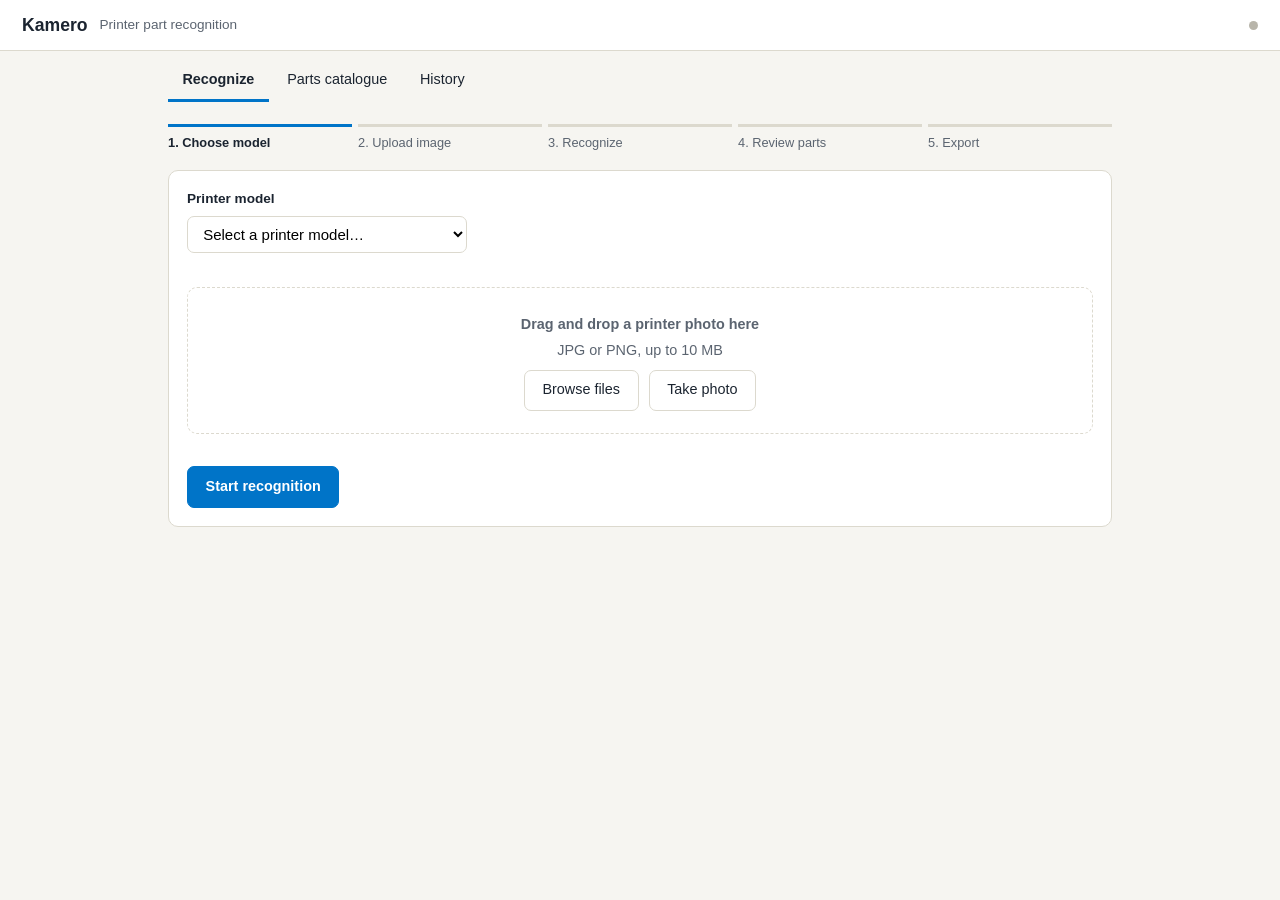
==== web_app/frontend/index.html @ c5df4580 "Added initial web application files" ====
<!DOCTYPE html>
<html lang="en">

    <head>
        <meta charset="UTF-8">
        <meta name="viewport" content="width=device-width, initial-scale=1">

        <title>Kamero: Printer Part Recognition System</title>

        <link rel="stylesheet" href="./assets/styles/main.css">
    </head>

    <body>

        <!-- ========================================
             Header Section
             ======================================== -->
        <header>
            <img src="/static/hp_logo.png" alt="HP" onerror="this.remove()">
            <img src="/static/woosong_logo.png" alt="Woosong University" onerror="this.remove()">

            <span class="mark">Kamero</span>
            <span class="tag">Printer part recognition</span>
            <span class="dot" id="dot" title="Server status"></span>
        </header>

        <!-- ========================================
             Navigation Section
             ======================================== -->
        <nav class="tabs" id="tabs">
            <button data-v="rec" class="on">Recognize</button>
            <button data-v="cat">Parts catalogue</button>
            <button data-v="his">History</button>
        </nav>


        <!-- ========================================
             Main Content
             ======================================== -->
        <main>

            <!-- ========================================
                 Recognition View Content Block
                 ======================================== -->
            <div id="v-rec">
                <div id="demo" hidden>
                    Demo mode - results are simulated and no server is called.
                </div>

                <!-- Recognition Steps -->
                <ol class="steps" id="steps">
                    <li>Choose model</li>
                    <li>Upload image</li>
                    <li>Recognize</li>
                    <li>Review parts</li>
                    <li>Export</li>
                </ol>

                <!-- ========================================
                     Printer Model and Image Upload Section
                     ======================================== -->
                <section class="card">
                    <label for="model">Printer model</label>

                    <select id="model">
                        <option value="">Select a printer model…</option>
                    </select>

                    <div class="err" id="merr"></div>


                    <!-- Image Upload -->
                    <div class="drop" id="drop">
                        <p><strong id="dl">Drag and drop a printer photo here</strong></p>

                        <p>JPG or PNG, up to 10 MB</p>

                        <div class="row" style="justify-content:center;margin-top:8px">
                            <button type="button" id="browse">
                                Browse files
                            </button>

                            <button type="button" id="shoot">
                                Take photo
                            </button>
                        </div>

                        <input type="file" id="f1" accept="image/jpeg,image/png">
                        <input type="file" id="f2" accept="image/jpeg,image/png" capture="environment">

                        <img id="pv" alt="Selected photo" hidden>
                    </div>

                    <div class="err" id="ferr"></div>

                    <!-- Recognition Controls -->
                    <div class="row">
                        <button class="p" id="go">
                            Start recognition
                        </button>

                        <button id="reset" hidden>
                            Start over
                        </button>
                    </div>
                </section>


                <!-- Recognition Messages -->
                <div id="msg" role="status" aria-live="polite"></div>

                <!-- ========================================
                     Recognition Results Section
                     ======================================== -->
                <section id="results" hidden>
                    <div class="grid">
                        <!-- Image Visualization -->
                        <div>
                            <div class="zoom">
                                <button id="zo" aria-label="Zoom out">−</button>
                                <button id="zi" aria-label="Zoom in">+</button>
                                <button id="zr">Fit</button>
                            </div>

                            <div class="stage">
                                <canvas id="cv"></canvas>
                            </div>

                            <p class="meta" id="meta"></p>
                        </div>

                        <!-- Detected Parts and Details -->
                        <div>
                            <h2 id="count"></h2>

                            <div id="list"></div>

                            <div class="detail" id="detail"></div>

                            <div class="row">
                                <button class="p" id="exp">
                                    Download results (.zip)
                                </button>
                            </div>
                        </div>
                    </div>
                </section>
            </div>

            <!-- ========================================
                 Parts Catalogue View Section
                 ======================================== -->
            <section id="v-cat" hidden>
                <h2>Supported parts</h2>

                <input id="q" type="search" placeholder="Search part number or description" aria-label="Search parts">

                <p class="meta" id="cn"></p>

                <div id="clist"></div>
            </section>

            <!-- ========================================
                 Recognition History View Section
                 ======================================== -->
            <section id="v-his" hidden>
                <div class="row" style="justify-content:space-between;margin:0 0 10px">
                    <h2 style="margin:0">
                        Recent recognitions (this device)
                    </h2>

                    <button id="hclr">
                        Clear history
                    </button>
                </div>

                <div id="hlist"></div>
            </section>
        </main>

        <!-- ========================================
             JavaScript Linking
             ======================================== -->
        <script src="./assets/scripts/main.js"></script>
    </body>
</html>
---- web_app/frontend/assets/styles/main.css ----
/* ========================================
   Base Styles (Target Device)
   Extra small devices (phones, 600px and down)
   ======================================== */
@media (max-width: 600px) {
/* ... */
}

/* ========================================
   Responsiveness 1
   Small devices (portrait tablets and large phones, 600px and up)
   ======================================== */
@media (min-width: 600px) {
/* ... */
}

/* ========================================
   Responsiveness 2
   Medium devices (landscape tablets, 768px and up)
   ======================================== */
@media (min-width: 768px) {
/* ... */
}

/* ========================================
   Responsiveness 3
   Large devices (laptops/desktops, 992px and up)
   ======================================== */
@media (min-width: 992px) {
/* ... */
}

/* ========================================
   Responsiveness 4
   Extra large devices (large laptops and desktops, 1200px and up)
   ======================================== */
@media (min-width: 1200px) {
/* ... */
}


/* ========================================
   1. Root Variables
   ======================================== */

:root {
    --ink: #1B2430;
    --soft: #5B6470;
    --paper: #F6F5F1;
    --card: #fff;
    --line: #DCD9CE;
    --accent: #0074C8;
    --warn: #B26A00;
    --warnbg: #FFF3DC;
    --bad: #B3261E;
}


/* ========================================
   2. Global Styles
   ======================================== */

* {
    box-sizing: border-box;
}

body {
    margin: 0;
    background: var(--paper);
    color: var(--ink);
    font: 15px/1.5 -apple-system, BlinkMacSystemFont,
          "Segoe UI", Roboto, sans-serif;
}

h2 {
    font-size: 1rem;
    margin: 0 0 10px;
}

[hidden] {
    display: none !important;
}


/* ========================================
   3. Header
   ======================================== */

header {
    display: flex;
    align-items: center;
    gap: 12px;
    padding: 12px 22px;
    background: var(--card);
    border-bottom: 1px solid var(--line);
}

header img {
    height: 26px;
}

.mark {
    font-weight: 600;
    font-size: 1.1rem;
}

.tag {
    color: var(--soft);
    font-size: 0.85rem;
}


/* ========================================
   4. Status Indicators
   ======================================== */

.dot {
    margin-left: auto;
    width: 9px;
    height: 9px;
    border-radius: 50%;
    background: #b8b5aa;
}

.dot.on {
    background: #2BB673;
}

.dot.off {
    background: var(--bad);
}


/* ========================================
   5. Main Layout
   ======================================== */

main {
    max-width: 980px;
    margin: 0 auto;
    padding: 22px 18px 56px;
}

.grid {
    display: grid;
    grid-template-columns: minmax(0, 1.5fr) minmax(0, 1fr);
    gap: 18px;
}

.row {
    display: flex;
    gap: 10px;
    flex-wrap: wrap;
    margin-top: 12px;
    align-items: center;
}


/* ========================================
   6. Cards
   ======================================== */

.card {
    background: var(--card);
    border: 1px solid var(--line);
    border-radius: 10px;
    padding: 18px;
    margin-bottom: 18px;
}


/* ========================================
   7. Demo Notice
   ======================================== */

#demo {
    background: var(--warnbg);
    color: var(--warn);
    padding: 8px 12px;
    border-radius: 8px;
    font-size: 0.85rem;
    margin-bottom: 14px;
}


/* ========================================
   8. Progress Steps
   ======================================== */

.steps {
    display: flex;
    gap: 6px;
    list-style: none;
    padding: 0;
    margin: 0 0 18px;
    counter-reset: s;
    flex-wrap: wrap;
}

.steps li {
    counter-increment: s;
    flex: 1;
    min-width: 110px;
    font-size: 0.8rem;
    color: var(--soft);
    border-top: 3px solid var(--line);
    padding-top: 6px;
}

.steps li::before {
    content: counter(s) ". ";
}

.steps li.on {
    color: var(--ink);
    border-color: var(--accent);
    font-weight: 600;
}

.steps li.done {
    border-color: #2BB673;
}


/* ========================================
   9. Form Elements
   ======================================== */

label {
    display: block;
    font-size: 0.85rem;
    font-weight: 600;
    margin-bottom: 6px;
}

select {
    font: inherit;
    padding: 0.5rem 0.7rem;
    border: 1px solid var(--line);
    border-radius: 7px;
    min-width: 280px;
    max-width: 100%;
    background: #fff;
}

input[type="file"] {
    display: none;
}

#q {
    width: 100%;
    font: inherit;
    padding: 0.55rem 0.75rem;
    border: 1px solid var(--line);
    border-radius: 7px;
    margin: 8px 0;
}


/* ========================================
   10. Buttons
   ======================================== */

button {
    font: inherit;
    font-size: 0.9rem;
    padding: 0.55rem 1.1rem;
    border-radius: 7px;
    border: 1px solid var(--line);
    background: #fff;
    color: var(--ink);
    cursor: pointer;
}

button.p {
    background: var(--accent);
    border-color: var(--accent);
    color: #fff;
    font-weight: 600;
}

button:disabled {
    opacity: 0.55;
    cursor: default;
}


/* ========================================
   11. File Upload Area
   ======================================== */

.drop {
    margin-top: 14px;
    border: 1.5px dashed var(--line);
    border-radius: 10px;
    padding: 22px 14px;
    text-align: center;
}

.drop.drag {
    border-color: var(--accent);
}

.drop p {
    margin: 4px 0;
    color: var(--soft);
    font-size: 0.9rem;
}

.drop img {
    max-width: 100%;
    max-height: 220px;
    border-radius: 8px;
    margin-top: 10px;
}


/* ========================================
   12. Messages and Banners
   ======================================== */

.err {
    color: var(--bad);
    font-size: 0.82rem;
    min-height: 1.2em;
    margin-top: 5px;
}

.banner {
    padding: 12px 14px;
    border-radius: 8px;
    border: 1px solid var(--line);
    background: var(--card);
    margin-bottom: 16px;
    font-size: 0.9rem;
}

.banner.err {
    border-color: var(--bad);
    color: var(--bad);
}

.banner.info {
    color: var(--soft);
}


/* ========================================
   13. Image Canvas
   ======================================== */

#cv {
    display: block;
    width: 100%;
    height: auto;
    border: 1px solid var(--line);
    border-radius: 10px;
    cursor: pointer;
    background: #000;
}

.meta {
    color: var(--soft);
    font-size: 0.82rem;
    margin: 8px 0 0;
}


/* ========================================
   14. Image Stage and Zoom Controls
   ======================================== */

.stage {
    overflow: auto;
    max-height: 72vh;
    border: 1px solid var(--line);
    border-radius: 10px;
}

.stage #cv {
    border: 0;
    border-radius: 0;
}

.zoom {
    display: flex;
    gap: 6px;
    margin-bottom: 6px;
}

.zoom button {
    padding: 0.25rem 0.7rem;
}


/* ========================================
   15. Part List
   ======================================== */

.part {
    display: flex;
    justify-content: space-between;
    gap: 8px;
    align-items: center;
    padding: 9px 11px;
    border: 1px solid var(--line);
    border-radius: 8px;
    margin-bottom: 7px;
    cursor: pointer;
    background: #fff;
    font-size: 0.88rem;
}

.part.sel {
    border-color: var(--accent);
    box-shadow: 0 0 0 1px var(--accent);
}

.part b {
    display: block;
    font-weight: 600;
}

.part small {
    color: var(--soft);
}


/* ========================================
   16. Badges
   ======================================== */

.badge {
    font-size: 0.7rem;
    padding: 1px 7px;
    border-radius: 99px;
    background: var(--warnbg);
    color: var(--warn);
    margin-left: 6px;
    white-space: nowrap;
}


/* ========================================
   17. Part Details
   ======================================== */

.detail {
    border: 1px solid var(--line);
    border-radius: 8px;
    padding: 6px 12px;
    font-size: 0.87rem;
    background: #fff;
    margin-top: 10px;
}

.detail div {
    display: flex;
    justify-content: space-between;
    gap: 12px;
    padding: 5px 0;
    border-bottom: 1px solid var(--line);
}

.detail div:last-child {
    border: 0;
}

.detail span:first-child {
    color: var(--soft);
    white-space: nowrap;
}

.detail span:last-child {
    text-align: right;
}


/* ========================================
   18. Navigation Tabs
   ======================================== */

.tabs {
    display: flex;
    gap: 4px;
    max-width: 980px;
    margin: 0 auto;
    padding: 10px 18px 0;
}

.tabs button {
    border: 0;
    border-bottom: 3px solid transparent;
    border-radius: 0;
    background: none;
    padding: 0.5rem 0.9rem;
}

.tabs button.on {
    border-color: var(--accent);
    font-weight: 600;
}


/* ========================================
   19. Feedback Controls
   ======================================== */

.fb {
    margin-top: 10px;
}

.fb select {
    width: 100%;
    min-width: 0;
    font-size: 0.85rem;
}

.fb small {
    display: block;
    color: var(--soft);
    margin-top: 4px;
}


/* ========================================
   20. Classification and History Rows
   ======================================== */

.crow,
.hrow {
    display: flex;
    gap: 12px;
    padding: 10px 12px;
    border: 1px solid var(--line);
    border-radius: 8px;
    margin-bottom: 7px;
    background: #fff;
    align-items: center;
    font-size: 0.88rem;
}

.crow {
    flex-direction: column;
    align-items: flex-start;
    gap: 2px;
}

.crow small,
.hrow small {
    display: block;
    color: var(--soft);
}

.hrow img {
    width: 96px;
    border-radius: 6px;
    flex: none;
}


/* ========================================
   21. Responsive Design
   ======================================== */

@media (max-width: 720px) {
    .grid {
        grid-template-columns: 1fr;
    }
}
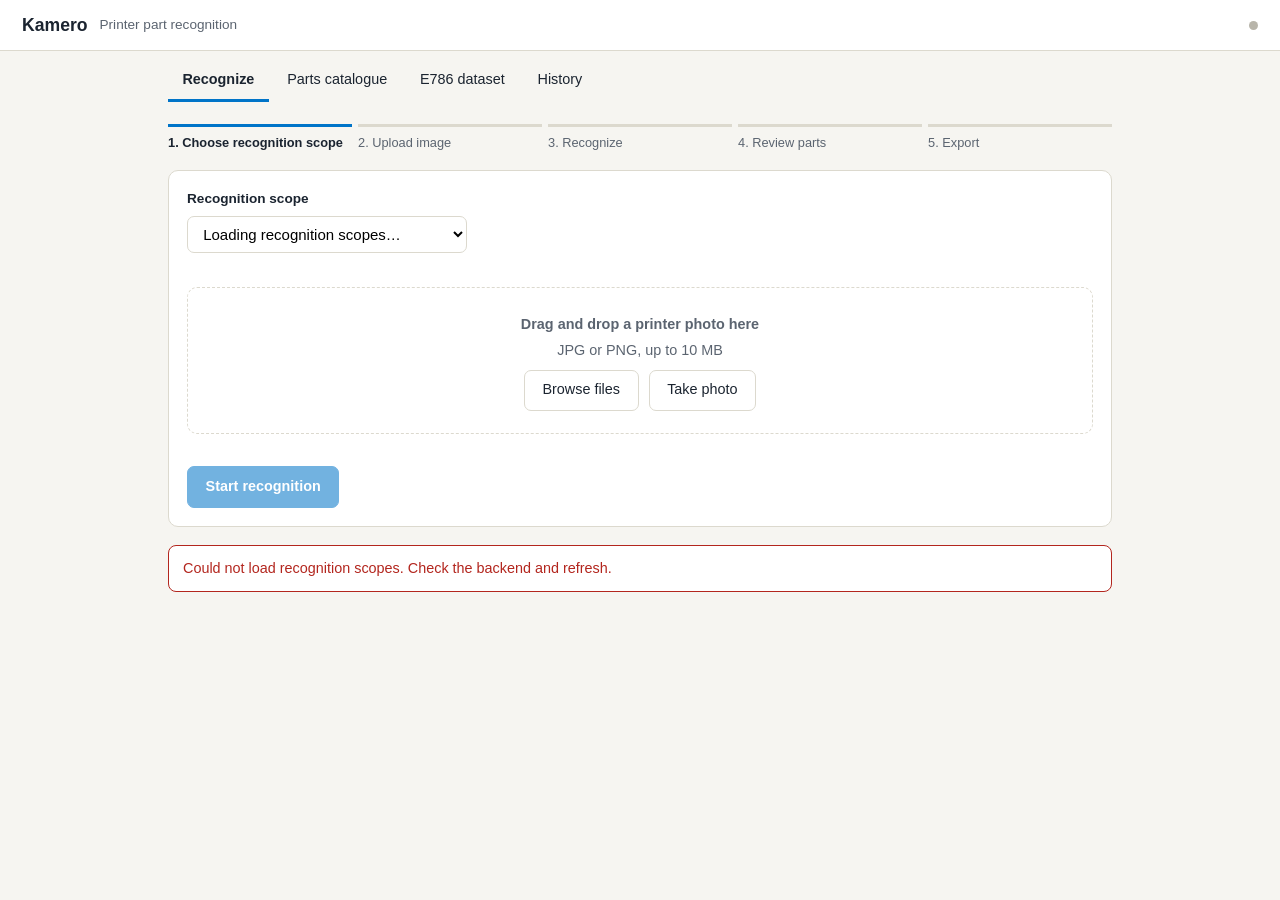
==== commit c3099057: "Add frontend recognition demo with upload validation" ====
--- a/web_app/frontend/index.html
+++ b/web_app/frontend/index.html
@@ -16,8 +16,8 @@
              Header Section
              ======================================== -->
         <header>
-            <img src="/static/hp_logo.png" alt="HP" onerror="this.remove()">
-            <img src="/static/woosong_logo.png" alt="Woosong University" onerror="this.remove()">
+            <img src="/assets/images/hp_logo.png" alt="HP" onerror="this.remove()">
+            <img src="/assets/images/woosong_logo.png" alt="Woosong University" onerror="this.remove()">
 
             <span class="mark">Kamero</span>
             <span class="tag">Printer part recognition</span>
@@ -30,6 +30,7 @@
         <nav class="tabs" id="tabs">
             <button data-v="rec" class="on">Recognize</button>
             <button data-v="cat">Parts catalogue</button>
+            <button data-v="dataset">E786 dataset</button>
             <button data-v="his">History</button>
         </nav>
 
@@ -49,7 +50,7 @@
 
                 <!-- Recognition Steps -->
                 <ol class="steps" id="steps">
-                    <li>Choose model</li>
+                    <li>Choose recognition scope</li>
                     <li>Upload image</li>
                     <li>Recognize</li>
                     <li>Review parts</li>
@@ -60,10 +61,10 @@
                      Printer Model and Image Upload Section
                      ======================================== -->
                 <section class="card">
-                    <label for="model">Printer model</label>
+                    <label for="model">Recognition scope</label>
 
                     <select id="model">
-                        <option value="">Select a printer model…</option>
+                        <option value="">Loading recognition scopes…</option>
                     </select>
 
                     <div class="err" id="merr"></div>
@@ -151,7 +152,14 @@
                  Parts Catalogue View Section
                  ======================================== -->
             <section id="v-cat" hidden>
-                <h2>Supported parts</h2>
+                <h2>Parts catalogue</h2>
+                <label for="catalog-model">Printer catalogue</label>
+                <select id="catalog-model">
+                    <option value="legacy">Connected model — legacy 40 parts</option>
+                    <option value="E731">E731 — source catalogue</option>
+                    <option value="E786">E786 — source catalogue</option>
+                </select>
+                <p id="catalog-status" role="status">Loading catalogue…</p>
 
                 <input id="q" type="search" placeholder="Search part number or description" aria-label="Search parts">
 
@@ -163,6 +171,11 @@
             <!-- ========================================
                  Recognition History View Section
                  ======================================== -->
+            <section id="v-dataset" hidden>
+                <h2>E786 source dataset</h2>
+                <p>Source catalogue only. E786 recognition is not connected; the legacy model uses a separate 40-part catalogue.</p>
+                <iframe title="E786 parts and source videos" src="/datasets?lang=en" style="width:100%;height:75vh;border:1px solid #ddd"></iframe>
+            </section>
             <section id="v-his" hidden>
                 <div class="row" style="justify-content:space-between;margin:0 0 10px">
                     <h2 style="margin:0">
@@ -183,4 +196,4 @@
              ======================================== -->
         <script src="./assets/scripts/main.js"></script>
     </body>
-</html>+</html>
--- a/web_app/frontend/assets/styles/main.css
+++ b/web_app/frontend/assets/styles/main.css
@@ -1,39 +1,27 @@
 /* ========================================
-   Base Styles (Target Device)
-   Extra small devices (phones, 600px and down)
-   ======================================== */
-@media (max-width: 600px) {
+   Responsive Designs
+   ======================================== */
+
+/* Base Styles - Target Devices                 */
+/* Extra small devices (phones, 600px and down) */
 /* ... */
-}
-
-/* ========================================
-   Responsiveness 1
-   Small devices (portrait tablets and large phones, 600px and up)
-   ======================================== */
+
+/* Small devices (portrait tablets and large phones, 600px and up) */
 @media (min-width: 600px) {
 /* ... */
 }
 
-/* ========================================
-   Responsiveness 2
-   Medium devices (landscape tablets, 768px and up)
-   ======================================== */
+/* Medium devices (landscape tablets, 768px and up) */
 @media (min-width: 768px) {
 /* ... */
 }
 
-/* ========================================
-   Responsiveness 3
-   Large devices (laptops/desktops, 992px and up)
-   ======================================== */
+/* Large devices (laptops/desktops, 992px and up) */
 @media (min-width: 992px) {
 /* ... */
 }
 
-/* ========================================
-   Responsiveness 4
-   Extra large devices (large laptops and desktops, 1200px and up)
-   ======================================== */
+/* Extra large devices (large laptops and desktops, 1200px and up) */
 @media (min-width: 1200px) {
 /* ... */
 }
@@ -560,11 +548,24 @@
 
 
 /* ========================================
-   21. Responsive Design
-   ======================================== */
-
-@media (max-width: 720px) {
-    .grid {
-        grid-template-columns: 1fr;
-    }
-}
+   21. Upload Actions
+   ======================================== */
+
+.upload-actions {
+    justify-content: center;
+    margin-top: 8px;
+}
+
+
+/* ========================================
+   22. Recognition History Header
+   ======================================== */
+
+.history-heading-row {
+    justify-content: space-between;
+    margin: 0 0 10px;
+}
+
+.history-heading {
+    margin: 0;
+}
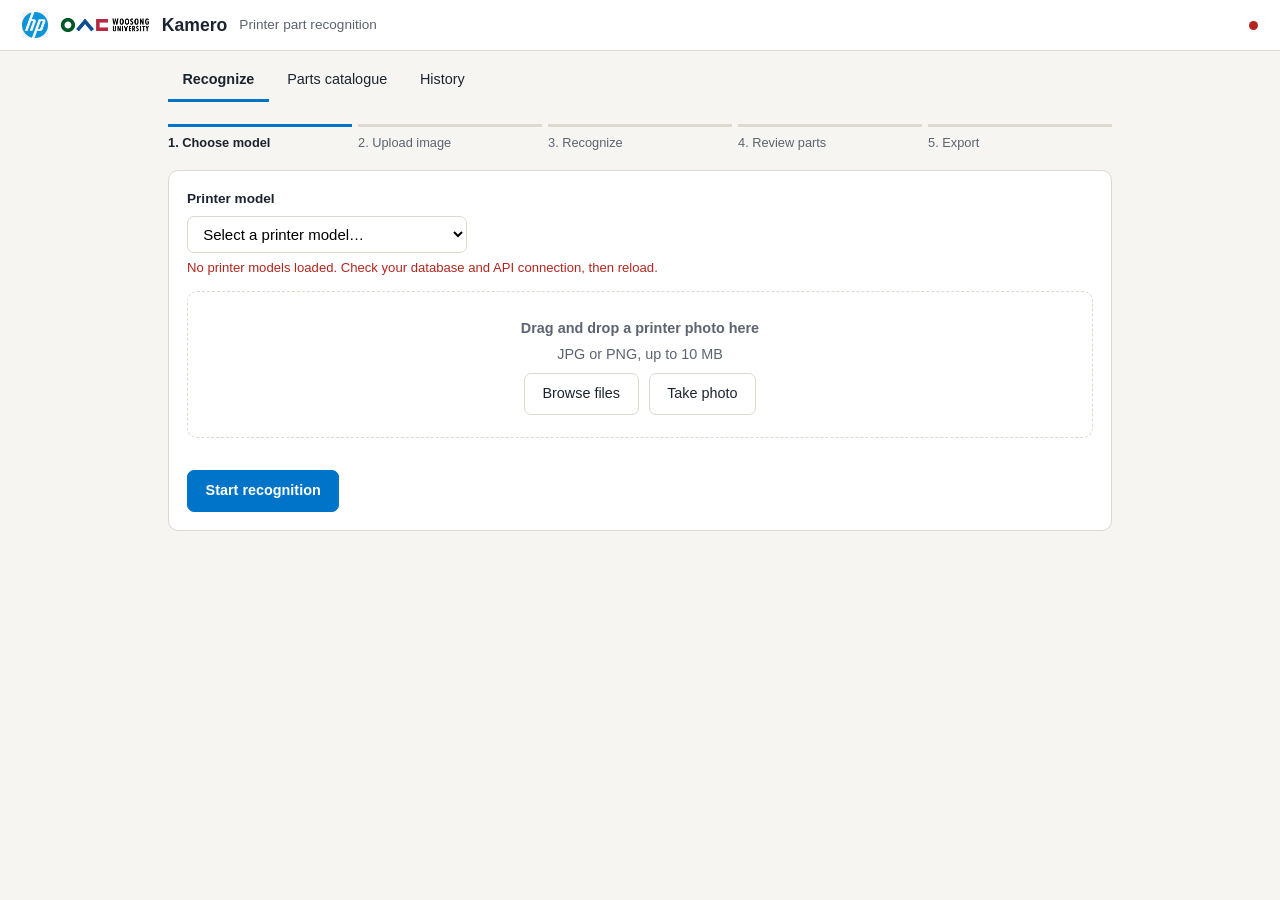
==== commit 22f88524: "Modified database code according to newer SQLAlchemy documentation; Applied logic to retrieving info" ====
--- a/web_app/frontend/index.html
+++ b/web_app/frontend/index.html
@@ -7,7 +7,7 @@
 
         <title>Kamero: Printer Part Recognition System</title>
 
-        <link rel="stylesheet" href="./assets/styles/main.css">
+        <link rel="stylesheet" href="assets/styles/main.css">
     </head>
 
     <body>
@@ -16,8 +16,8 @@
              Header Section
              ======================================== -->
         <header>
-            <img src="/assets/images/hp_logo.png" alt="HP" onerror="this.remove()">
-            <img src="/assets/images/woosong_logo.png" alt="Woosong University" onerror="this.remove()">
+            <img src="assets/static/hp_logo.jpg" alt="HP logo">
+            <img src="assets/static/woosong_logo.jpg" alt="Woosong University logo">
 
             <span class="mark">Kamero</span>
             <span class="tag">Printer part recognition</span>
@@ -30,7 +30,6 @@
         <nav class="tabs" id="tabs">
             <button data-v="rec" class="on">Recognize</button>
             <button data-v="cat">Parts catalogue</button>
-            <button data-v="dataset">E786 dataset</button>
             <button data-v="his">History</button>
         </nav>
 
@@ -45,12 +44,12 @@
                  ======================================== -->
             <div id="v-rec">
                 <div id="demo" hidden>
-                    Demo mode - results are simulated and no server is called.
+                    Recognition demo mode - recognition results are simulated. The catalogue uses the database.
                 </div>
 
                 <!-- Recognition Steps -->
                 <ol class="steps" id="steps">
-                    <li>Choose recognition scope</li>
+                    <li>Choose model</li>
                     <li>Upload image</li>
                     <li>Recognize</li>
                     <li>Review parts</li>
@@ -61,10 +60,10 @@
                      Printer Model and Image Upload Section
                      ======================================== -->
                 <section class="card">
-                    <label for="model">Recognition scope</label>
+                    <label for="model">Printer model</label>
 
                     <select id="model">
-                        <option value="">Loading recognition scopes…</option>
+                        <option value="">Select a printer model…</option>
                     </select>
 
                     <div class="err" id="merr"></div>
@@ -152,30 +151,35 @@
                  Parts Catalogue View Section
                  ======================================== -->
             <section id="v-cat" hidden>
-                <h2>Parts catalogue</h2>
-                <label for="catalog-model">Printer catalogue</label>
-                <select id="catalog-model">
-                    <option value="legacy">Connected model — legacy 40 parts</option>
-                    <option value="E731">E731 — source catalogue</option>
-                    <option value="E786">E786 — source catalogue</option>
-                </select>
-                <p id="catalog-status" role="status">Loading catalogue…</p>
-
-                <input id="q" type="search" placeholder="Search part number or description" aria-label="Search parts">
-
-                <p class="meta" id="cn"></p>
-
-                <div id="clist"></div>
+                <h2>Supported parts</h2>
+                <p class="meta">Browse catalogue records and printer compatibility.</p>
+                <div class="catalogue-filters">
+                    <div>
+                        <label for="q">Search parts</label>
+                        <input id="q" type="search" maxlength="200" placeholder="Part number or description">
+                    </div>
+                    <div>
+                        <label for="catalogue-model">Printer model</label>
+                        <select id="catalogue-model"><option value="">All printer models</option></select>
+                    </div>
+                    <button id="catalogue-clear" type="button">Clear filters</button>
+                </div>
+                <p class="meta" id="cn" role="status" aria-live="polite"></p>
+                <div id="catalogue-error" class="banner err" role="alert" hidden>
+                    <span id="catalogue-error-text"></span>
+                    <button id="catalogue-retry" type="button">Retry</button>
+                </div>
+                <div id="clist" aria-label="Catalogue results" aria-busy="false"></div>
+                <div class="row catalogue-pagination" id="catalogue-pagination" hidden>
+                    <button id="catalogue-prev" type="button">Previous</button>
+                    <span id="catalogue-page" class="meta"></span>
+                    <button id="catalogue-next" type="button">Next</button>
+                </div>
             </section>
 
             <!-- ========================================
                  Recognition History View Section
                  ======================================== -->
-            <section id="v-dataset" hidden>
-                <h2>E786 source dataset</h2>
-                <p>Source catalogue only. E786 recognition is not connected; the legacy model uses a separate 40-part catalogue.</p>
-                <iframe title="E786 parts and source videos" src="/datasets?lang=en" style="width:100%;height:75vh;border:1px solid #ddd"></iframe>
-            </section>
             <section id="v-his" hidden>
                 <div class="row" style="justify-content:space-between;margin:0 0 10px">
                     <h2 style="margin:0">
@@ -194,6 +198,7 @@
         <!-- ========================================
              JavaScript Linking
              ======================================== -->
-        <script src="./assets/scripts/main.js"></script>
+        <script src="assets/scripts/catalogue.js"></script>
+        <script src="assets/scripts/main.js"></script>
     </body>
-</html>
+</html>
--- a/web_app/frontend/assets/styles/main.css
+++ b/web_app/frontend/assets/styles/main.css
@@ -525,7 +525,7 @@
     margin-bottom: 7px;
     background: #fff;
     align-items: center;
-    font-size: 0.88rem;
+    font-size: 1rem;
 }
 
 .crow {
@@ -569,3 +569,28 @@
 .history-heading {
     margin: 0;
 }
+
+/* Database catalogue: retain the existing colours and typography. */
+.catalogue-filters {
+    display: flex;
+    flex-wrap: wrap;
+    align-items: flex-end;
+    gap: 12px;
+}
+.catalogue-filters > div:first-child { flex: 2 1 260px; }
+.catalogue-filters > div:nth-child(2) { flex: 1 1 200px; }
+.catalogue-filters label { display: block; margin-bottom: 5px; }
+.catalogue-filters input, .catalogue-filters select { width: 100%; min-width: 0; }
+.catalogue-filters #q { margin: 0; }
+.catalogue-part { padding: 16px; background: var(--card); overflow-wrap: anywhere; }
+.catalogue-part h3 { margin: 0 0 0px; font-size: 2rem; }
+.catalogue-part p { margin: 0 0 10px; color: var(--soft); }
+.catalogue-models { display: flex; flex-wrap: wrap; gap: 8px; font-size: .85rem; color: var(--soft); }
+.catalogue-badge { background: #e9f3fa; color: #005b9d; padding: 3px 9px; border-radius: 5px; }
+.catalogue-empty { padding: 24px 16px; border: 1px dashed var(--line); border-radius: 8px; }
+.catalogue-pagination { justify-content: center; margin-top: 16px; }
+#catalogue-error button { margin-left: 10px; }
+@media (max-width: 480px) {
+    .catalogue-filters > div { flex-basis: 100%; }
+    .catalogue-filters > button { width: 100%; }
+}
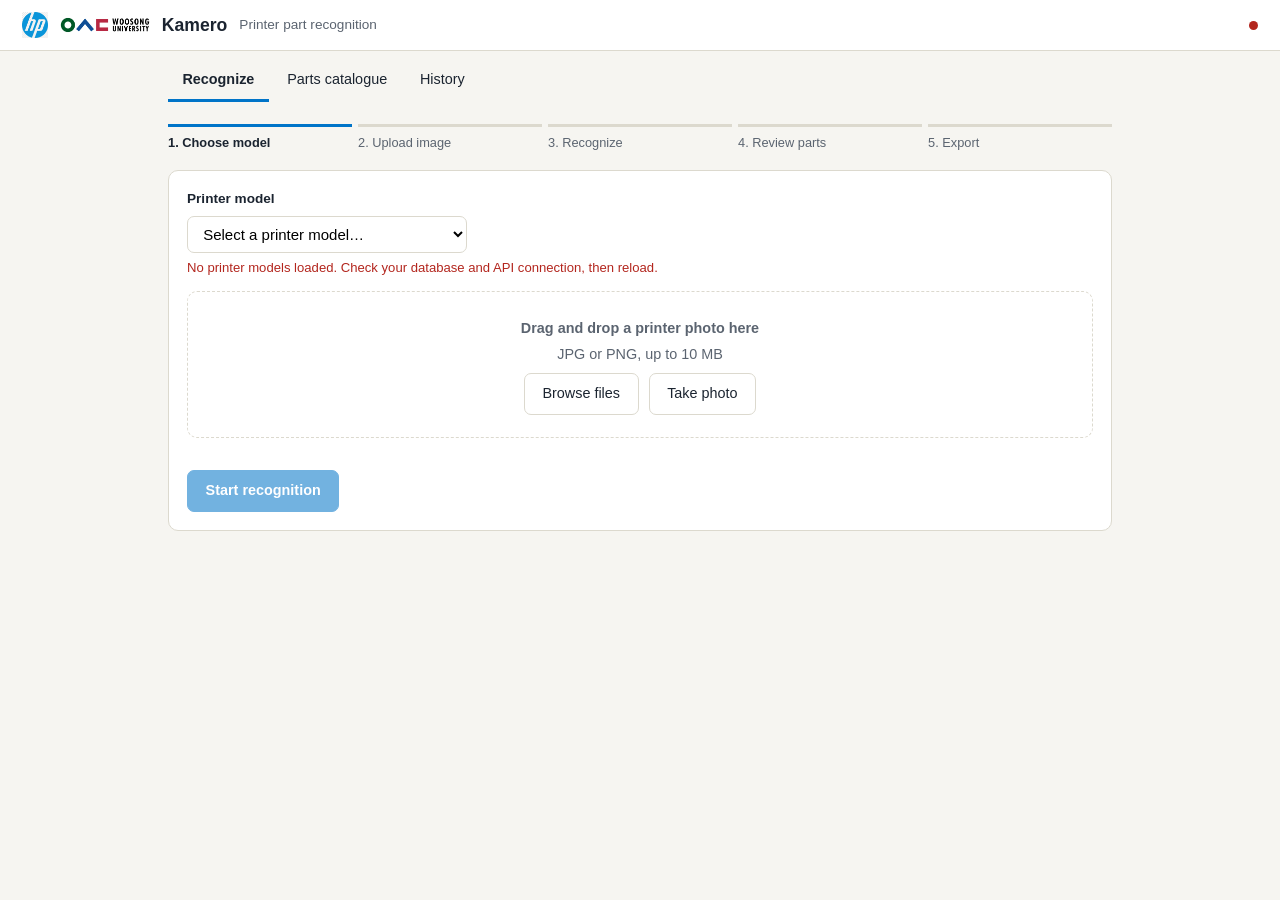
==== commit 09c9902b: "Integrate saved recognition, feedback and ZIP with async database" ====
--- a/web_app/frontend/index.html
+++ b/web_app/frontend/index.html
@@ -183,7 +183,7 @@
             <section id="v-his" hidden>
                 <div class="row" style="justify-content:space-between;margin:0 0 10px">
                     <h2 style="margin:0">
-                        Recent recognitions (this device)
+                        Saved recognitions (this browser)
                     </h2>
 
                     <button id="hclr">
